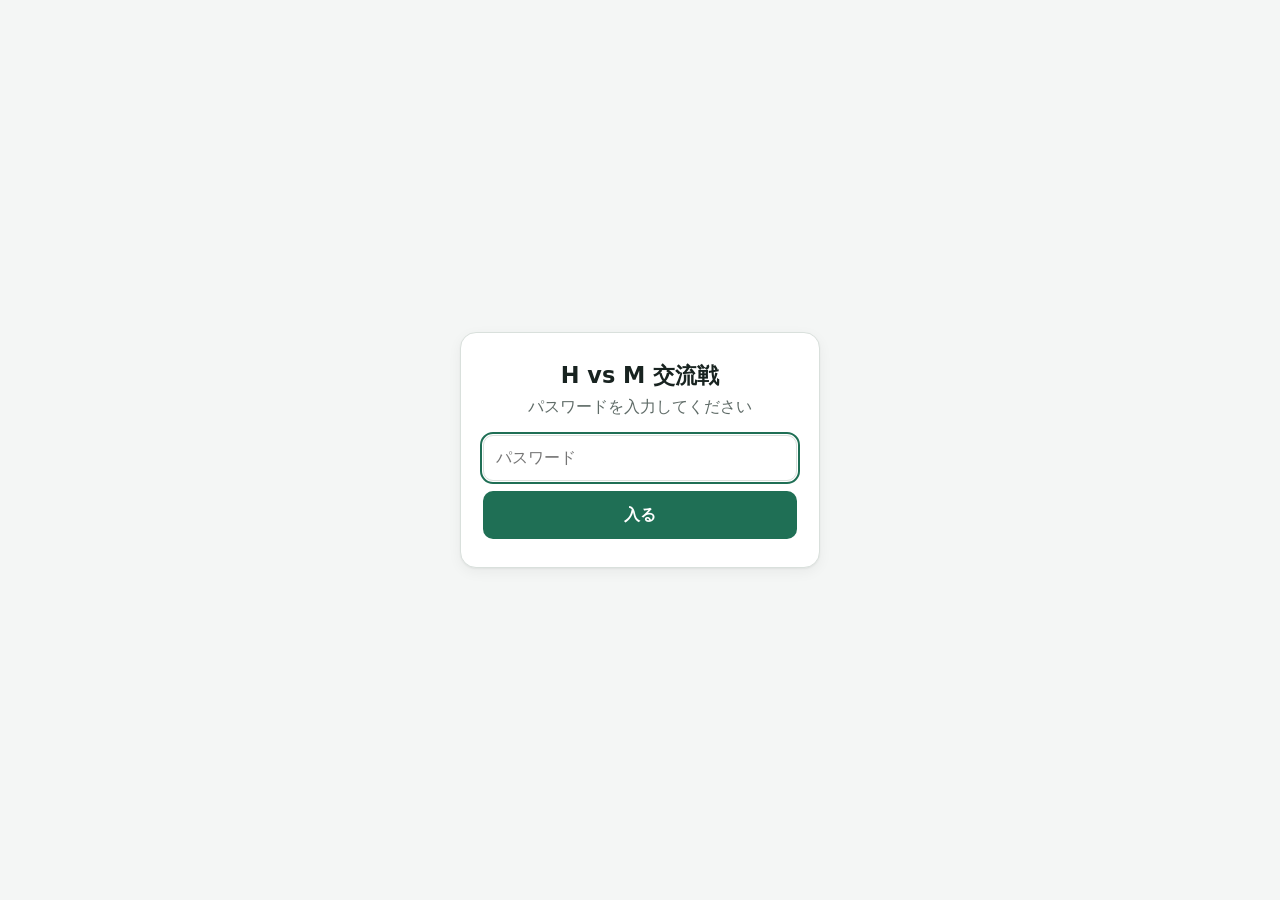
==== docs/input.html @ fb305dd3 "H vs M テニス交流戦 戦績アプリ フェーズ1 GAS の API、入り口パスワード付きの 4 画面、セットアップ手順書。メンバーの実名はリポジトリに含めない。  Co-Authored-By: " ====
<!DOCTYPE html>
<html lang="ja">
<head>
<meta charset="utf-8">
<meta name="viewport" content="width=device-width, initial-scale=1">
<title>結果入力 | H vs M 交流戦</title>
<link rel="stylesheet" href="css/style.css">
</head>
<body>
<div id="gate" hidden></div>

<div id="app" hidden>
  <header class="topbar">
    <div class="container topbar-inner">
      <h1 class="brand">H vs M<span class="brand-sub"> 交流戦</span></h1>
      <nav id="nav" class="nav" aria-label="ページ"></nav>
    </div>
  </header>
  <div id="mock-banner" class="banner" hidden>サンプルデータを表示中（config.js の GAS_URL が未設定）</div>

  <main class="container">
    <section class="card">
      <h2>試合結果の入力</h2>

      <label class="field" for="event">開催回</label>
      <select id="event"></select>

      <div class="pair-head"><span class="badge badge-H">H</span> ペア</div>
      <div class="row-2">
        <select id="h1" aria-label="H ペア 1 人目"></select>
        <select id="h2" aria-label="H ペア 2 人目"></select>
      </div>

      <div class="pair-head"><span class="badge badge-M">M</span> ペア</div>
      <div class="row-2">
        <select id="m1" aria-label="M ペア 1 人目"></select>
        <select id="m2" aria-label="M ペア 2 人目"></select>
      </div>

      <label class="field">スコア（H – M）</label>
      <div class="score-group">
        <div class="score-group-label">H の勝ち</div>
        <div class="score-btns" id="sc-h"></div>
      </div>
      <div class="score-group">
        <div class="score-group-label">M の勝ち</div>
        <div class="score-btns" id="sc-m"></div>
      </div>
      <div class="score-group">
        <div class="score-group-label">引き分け</div>
        <div class="score-btns one" id="sc-d"></div>
      </div>

      <div class="summary" id="summary">ペアとスコアを選んでください</div>

      <label class="field" for="entered_by">入力者（任意）</label>
      <input type="text" id="entered_by" placeholder="例：山田" maxlength="20">

      <div style="margin-top:16px">
        <button type="button" class="btn" id="submit" disabled>この内容で送信</button>
      </div>
      <div class="form-msg" id="msg"></div>
    </section>

    <section class="card" id="sent-card" hidden>
      <h2>この端末で今送った試合</h2>
      <ul class="match-list" id="sent"></ul>
    </section>
  </main>
</div>

<div id="toast" class="toast" hidden></div>

<script src="js/config.js"></script>
<script src="js/mock.js"></script>
<script src="js/api.js"></script>
<script src="js/stats.js"></script>
<script src="js/ui.js"></script>
<script src="js/auth.js"></script>
<script>
Auth.boot({ page: 'input.html', requireAdmin: true }).then(data => {
  const $ = id => document.getElementById(id);
  const selEvent = $('event');
  const selH1 = $('h1'), selH2 = $('h2'), selM1 = $('m1'), selM2 = $('m2');
  const btn = $('submit');
  const msg = $('msg');
  const summary = $('summary');
  const enteredBy = $('entered_by');
  const SCORES = {
    h: [[6, 0], [6, 1], [6, 2], [6, 3], [6, 4]],
    m: [[0, 6], [1, 6], [2, 6], [3, 6], [4, 6]],
    d: [[5, 5]],
  };
  let score = null;
  const sent = [];

  // 開催回（新しい順、先頭を初期選択）
  const events = data.events.slice().sort((a, b) => (b.date || '').localeCompare(a.date || ''));
  UI.fillSelect(selEvent, events.map(e => ({ value: e.event_id, label: e.title + '（' + UI.fmtDate(e.date) + '）' })));

  // メンバー（active のみ）
  const active = data.members.filter(m => m.active);
  const opts = team => active.filter(m => m.team === team).map(m => ({ value: m.member_id, label: m.display_name }));
  [selH1, selH2].forEach(s => UI.fillSelect(s, opts('H'), '選択…'));
  [selM1, selM2].forEach(s => UI.fillSelect(s, opts('M'), '選択…'));

  // スコアボタン（取りうる 11 通りだけ）
  Object.keys(SCORES).forEach(kind => {
    $('sc-' + kind).innerHTML = SCORES[kind].map(([h, m]) =>
      '<button type="button" class="score-btn ' + kind + '" data-h="' + h + '" data-m="' + m + '">' + h + '-' + m + '</button>'
    ).join('');
  });
  document.querySelectorAll('.score-btn').forEach(b => b.addEventListener('click', () => {
    score = [Number(b.dataset.h), Number(b.dataset.m)];
    document.querySelectorAll('.score-btn').forEach(x => x.classList.toggle('on', x === b));
    update();
  }));

  function showMsg(text, isError) {
    msg.textContent = text;
    msg.className = 'form-msg' + (isError ? ' error' : '');
  }

  // 片方で選んだ人をもう片方の候補から外す
  function syncPartners(a, b) {
    Array.from(b.options).forEach(o => { o.disabled = o.value !== '' && o.value === a.value; });
    Array.from(a.options).forEach(o => { o.disabled = o.value !== '' && o.value === b.value; });
  }

  function current() {
    return {
      event_id: selEvent.value,
      h_p1: selH1.value, h_p2: selH2.value,
      m_p1: selM1.value, m_p2: selM2.value,
      h_games: score ? score[0] : null,
      m_games: score ? score[1] : null,
      entered_by: enteredBy.value.trim(),
      note: '',
    };
  }

  function complete(c) {
    return !!(c.event_id && c.h_p1 && c.h_p2 && c.m_p1 && c.m_p2 &&
      c.h_p1 !== c.h_p2 && c.m_p1 !== c.m_p2 && score);
  }

  function resultOf(c) {
    return c.h_games === 6 ? 'H' : c.m_games === 6 ? 'M' : 'D';
  }

  function update() {
    syncPartners(selH1, selH2);
    syncPartners(selM1, selM2);
    const c = current();
    if (complete(c)) {
      summary.innerHTML =
        '<span class="side-h">' + UI.esc(UI.pair(c.h_p1, c.h_p2)) + '</span>' +
        '<span class="score">' + c.h_games + '-' + c.m_games + '</span>' +
        '<span class="side-m">' + UI.esc(UI.pair(c.m_p1, c.m_p2)) + '</span>' +
        '<span class="summary-result">' + UI.resultText(resultOf(c)) + '</span>';
      btn.disabled = false;
    } else {
      summary.textContent = 'ペアとスコアを選んでください';
      btn.disabled = true;
    }
  }

  [selEvent, selH1, selH2, selM1, selM2].forEach(s => s.addEventListener('change', update));

  // 入力者名はこの端末に覚えておく
  try { enteredBy.value = localStorage.getItem('th_entered_by') || ''; } catch (e) { /* ignore */ }
  enteredBy.addEventListener('change', () => {
    try { localStorage.setItem('th_entered_by', enteredBy.value.trim()); } catch (e) { /* ignore */ }
  });

  function errText(code) {
    if (code === 'network') return 'サーバーに接続できません。電波の状態を確認してください。';
    if (code === 'bad_response') return 'サーバーの応答を読めません。GAS_URL を確認してください。';
    return code;
  }

  btn.addEventListener('click', async () => {
    const c = current();
    if (!complete(c)) return;
    btn.disabled = true;
    btn.textContent = '送信中…';
    showMsg('');

    const res = await Api.addMatch(Auth.key(), c);
    btn.textContent = 'この内容で送信';

    if (!res.ok) {
      if (res.error === 'auth') {
        showMsg('幹事用パスワードで入り直してください。', true);
        setTimeout(() => Auth.logout(), 1500);
        return;
      }
      showMsg('送信できませんでした: ' + errText(res.error), true);
      btn.disabled = false;
      return;
    }

    Auth.invalidate();
    const ev = UI.event(c.event_id);
    sent.unshift(Object.assign({ match_id: res.match_id, date: ev ? ev.date : '', result: resultOf(c) }, c));
    $('sent-card').hidden = false;
    $('sent').innerHTML = sent.map(m => UI.matchRowHTML(m)).join('');
    UI.toast('登録しました（No.' + res.match_id + '）');

    // 開催回と入力者は残し、ペアとスコアだけ消して次の試合へ
    [selH1, selH2, selM1, selM2].forEach(s => { s.value = ''; });
    score = null;
    document.querySelectorAll('.score-btn').forEach(x => x.classList.remove('on'));
    update();
    window.scrollTo({ top: 0, behavior: 'smooth' });
  });

  if (!events.length) {
    showMsg('開催回がありません。スプレッドシートの events シートに行を追加してください。', true);
  }
  update();
});
</script>
</body>
</html>
---- docs/css/style.css ----
/* H vs M 交流戦 — スマホ縦画面を基準にした共通スタイル */
:root {
  --bg: #f4f6f5;
  --surface: #ffffff;
  --surface-2: #eceff0;
  --fg: #182320;
  --muted: #5f6b67;
  --line: #d9e0dc;
  --accent: #1f6f55;
  --accent-soft: #e2efe8;
  --h: #1d5fd1;
  --h-soft: #e3ebfb;
  --m: #d9532b;
  --m-soft: #fbe7e0;
  --d: #6b7570;
  --d-soft: #e7eae8;
  --danger: #b42318;
  --radius: 12px;
  --shadow: 0 1px 2px rgba(0, 0, 0, .05), 0 4px 14px rgba(0, 0, 0, .05);
  color-scheme: light;
}
@media (prefers-color-scheme: dark) {
  :root {
    --bg: #0f1412;
    --surface: #171d1b;
    --surface-2: #1f2725;
    --fg: #e5ebe8;
    --muted: #96a29d;
    --line: #2a3330;
    --accent: #5cc59a;
    --accent-soft: #1a2b24;
    --h: #78a2f3;
    --h-soft: #1a2742;
    --m: #f28e6b;
    --m-soft: #3b2017;
    --d: #9aa6a0;
    --d-soft: #242b28;
    --danger: #ff8a80;
    --shadow: 0 1px 2px rgba(0, 0, 0, .4), 0 4px 14px rgba(0, 0, 0, .35);
    color-scheme: dark;
  }
}

* { box-sizing: border-box; }
html, body { margin: 0; }
body {
  background: var(--bg);
  color: var(--fg);
  font-family: system-ui, -apple-system, "Hiragino Sans", "Yu Gothic UI", "Meiryo", sans-serif;
  font-size: 16px;
  line-height: 1.5;
  -webkit-font-smoothing: antialiased;
}
[hidden] { display: none !important; }
a { color: var(--accent); }
h1, h2, h3 { margin: 0 0 .5em; line-height: 1.3; }
h2 { font-size: 1.1rem; }
h3 { font-size: 1rem; color: var(--muted); margin-top: 1.2em; }
code { background: var(--surface-2); padding: 0 .3em; border-radius: 4px; }
.muted { color: var(--muted); }
.container { max-width: 720px; margin: 0 auto; padding: 0 16px; }
button { font: inherit; }
button.link {
  background: none; border: 0; color: var(--accent); cursor: pointer; padding: 0;
  text-decoration: underline;
}

/* ヘッダーとナビ */
.topbar {
  position: sticky; top: 0; z-index: 10;
  background: var(--surface);
  border-bottom: 1px solid var(--line);
}
.topbar-inner { display: flex; align-items: center; justify-content: space-between; gap: 12px; height: 52px; }
.brand { font-size: 1rem; font-weight: 700; margin: 0; white-space: nowrap; }
.nav { display: flex; gap: 2px; align-items: center; overflow-x: auto; }
.nav a {
  padding: 6px 10px; border-radius: 8px; text-decoration: none; color: var(--muted);
  font-weight: 600; white-space: nowrap; font-size: .95rem;
}
.nav a.active { background: var(--accent-soft); color: var(--accent); }
.nav .nav-logout { margin-left: 6px; font-size: .8rem; color: var(--muted); text-decoration: none; white-space: nowrap; }
.banner {
  background: #fff4d6; color: #6b4b00; font-size: .85rem; text-align: center; padding: 6px 12px;
}
/* 幅の狭い端末ではブランド名を短くして、ナビが 1 行に収まるようにする */
@media (max-width: 430px) {
  .brand-sub { display: none; }
  .nav a { padding: 6px 8px; }
  .nav .nav-logout { margin-left: 2px; }
}
@media (prefers-color-scheme: dark) { .banner { background: #3a2e10; color: #ffd98a; } }

main.container { padding-top: 16px; padding-bottom: 48px; }

/* カード */
.card {
  background: var(--surface);
  border: 1px solid var(--line);
  border-radius: var(--radius);
  padding: 16px;
  margin-bottom: 16px;
  box-shadow: var(--shadow);
}
.card-head { display: flex; align-items: baseline; justify-content: space-between; gap: 8px; }
.more { display: inline-block; margin-top: 8px; font-size: .9rem; }

/* ダッシュボードの大見出し */
.hero { text-align: center; }
.hero-score {
  display: flex; align-items: baseline; justify-content: center; gap: 10px;
  font-size: 2.6rem; font-weight: 800; letter-spacing: .02em; line-height: 1.1;
}
.hero-score .vs { color: var(--muted); font-weight: 400; font-size: 1.6rem; }
.team-h { color: var(--h); }
.team-m { color: var(--m); }
.hero-label { font-size: 1rem; font-weight: 700; }
.hero-sub { margin-top: 8px; color: var(--muted); font-size: .95rem; }
.hero-sub b { color: var(--fg); }

/* バッジ */
.badge {
  display: inline-block; min-width: 1.8em; padding: 1px 7px; border-radius: 999px;
  font-size: .8rem; font-weight: 700; text-align: center; line-height: 1.5;
}
.badge-H { background: var(--h-soft); color: var(--h); }
.badge-M { background: var(--m-soft); color: var(--m); }
.badge-D { background: var(--d-soft); color: var(--d); }

/* テーブル */
.table-wrap { overflow-x: auto; -webkit-overflow-scrolling: touch; margin: 0 -16px; padding: 0 16px; }
table { border-collapse: collapse; width: 100%; font-size: .92rem; }
th, td { padding: 8px 6px; border-bottom: 1px solid var(--line); text-align: right; white-space: nowrap; }
th { color: var(--muted); font-weight: 600; font-size: .8rem; }
th:first-child, td:first-child, th.l, td.l { text-align: left; }
#by-event td:first-child { white-space: normal; } /* 開催回名だけは折り返してよい */
tbody tr:last-child td { border-bottom: 0; }
th.sortable { cursor: pointer; user-select: none; }
th.sortable.sorted { color: var(--accent); }
th.sortable.sorted::after { content: ' ▾'; }
th.sortable.sorted.asc::after { content: ' ▴'; }
tr.clickable { cursor: pointer; }
tr.clickable:hover td { background: var(--surface-2); }
tr.selected td { background: var(--accent-soft); }
td.num { font-variant-numeric: tabular-nums; }
.col-rate { font-weight: 700; }

/* 試合リスト */
.match-list { list-style: none; margin: 0; padding: 0; }
.match { padding: 10px 0; border-bottom: 1px solid var(--line); }
.match:last-child { border-bottom: 0; }
.match-meta { font-size: .78rem; color: var(--muted); margin-bottom: 2px; }
.match-line { display: grid; grid-template-columns: 1fr auto 1fr; align-items: center; gap: 8px; }
.side { font-size: .95rem; }
.side-h { text-align: right; }
.side-m { text-align: left; }
.score {
  font-weight: 800; font-size: 1.1rem; font-variant-numeric: tabular-nums;
  padding: 2px 10px; border-radius: 8px; background: var(--surface-2);
}
.match.win-h .score { background: var(--h-soft); color: var(--h); }
.match.win-m .score { background: var(--m-soft); color: var(--m); }
.match.draw .score { background: var(--d-soft); color: var(--d); }
.match.win-h .side-h, .match.win-m .side-m { font-weight: 700; }
.match-note { font-size: .8rem; color: var(--muted); margin-top: 2px; }

/* フィルタ・フォーム共通 */
.filters { display: flex; gap: 8px; flex-wrap: wrap; margin-bottom: 12px; }
.seg { display: inline-flex; border: 1px solid var(--line); border-radius: 8px; overflow: hidden; }
.seg button {
  background: var(--surface); color: var(--muted); border: 0; padding: 6px 12px; cursor: pointer; font-weight: 600;
}
.seg button + button { border-left: 1px solid var(--line); }
.seg button.on { background: var(--accent-soft); color: var(--accent); }
label.field { display: block; font-size: .85rem; color: var(--muted); font-weight: 600; margin: 14px 0 6px; }
select, input[type="text"], input[type="password"] {
  width: 100%; font: inherit; padding: 10px 12px; border: 1px solid var(--line); border-radius: 10px;
  background: var(--surface); color: var(--fg); min-height: 44px;
}
select:focus, input:focus { outline: 2px solid var(--accent); outline-offset: 1px; }
.row-2 { display: grid; grid-template-columns: 1fr 1fr; gap: 8px; }
.pair-head { display: flex; align-items: center; gap: 8px; margin-top: 18px; font-weight: 700; }
.btn {
  display: inline-block; width: 100%; padding: 12px 16px; border-radius: 10px; border: 0;
  background: var(--accent); color: #fff; font-weight: 700; font-size: 1rem; cursor: pointer; min-height: 48px;
}
.btn:disabled { opacity: .45; cursor: not-allowed; }
.btn-secondary { background: var(--surface-2); color: var(--fg); }

/* スコアボタン */
.score-group { margin-top: 10px; }
.score-group-label { font-size: .8rem; color: var(--muted); font-weight: 600; margin-bottom: 4px; }
.score-btns { display: grid; grid-template-columns: repeat(5, 1fr); gap: 6px; }
.score-btns.one { grid-template-columns: 1fr; }
.score-btn {
  padding: 10px 0; border-radius: 10px; border: 1px solid var(--line); background: var(--surface);
  color: var(--fg); font-weight: 700; font-size: 1.05rem; cursor: pointer; min-height: 44px; font-variant-numeric: tabular-nums;
}
.score-btn.h { border-color: var(--h-soft); }
.score-btn.m { border-color: var(--m-soft); }
.score-btn.on { outline: 2px solid var(--accent); background: var(--accent-soft); }
.score-btn.h.on { outline-color: var(--h); background: var(--h-soft); color: var(--h); }
.score-btn.m.on { outline-color: var(--m); background: var(--m-soft); color: var(--m); }
.score-btn.d.on { outline-color: var(--d); background: var(--d-soft); color: var(--d); }

/* 入力の確認欄 */
.summary {
  margin-top: 18px; padding: 12px; border-radius: 10px; background: var(--surface-2);
  text-align: center; font-weight: 600; min-height: 48px;
}
.summary .score { margin: 0 8px; }
.summary-result { display: block; margin-top: 4px; font-size: .9rem; color: var(--muted); }
.form-msg { margin-top: 10px; font-size: .9rem; }
.form-msg.error { color: var(--danger); font-weight: 600; }

/* 個人詳細 */
.detail-head { display: flex; align-items: center; justify-content: space-between; gap: 8px; }
.detail-head h2 { display: flex; align-items: center; gap: 8px; margin: 0; }
.record { margin: 6px 0 0; color: var(--muted); }
.record b { color: var(--fg); }

/* 入り口 */
#gate {
  min-height: 100vh; display: flex; align-items: center; justify-content: center; padding: 24px 16px;
}
.gate-card {
  width: 100%; max-width: 360px; background: var(--surface); border: 1px solid var(--line);
  border-radius: 16px; padding: 28px 22px; box-shadow: var(--shadow); text-align: center;
}
.gate-title { font-size: 1.4rem; margin-bottom: 4px; }
.gate-lead { color: var(--muted); margin: 0 0 16px; }
#gate-form { display: grid; gap: 10px; }
#gate-form button {
  padding: 12px; border-radius: 10px; border: 0; background: var(--accent); color: #fff; font-weight: 700; font-size: 1rem; cursor: pointer;
}
#gate-form button:disabled { opacity: .6; }
.gate-error { color: var(--danger); font-weight: 600; margin: 12px 0 0; }
.gate-note { font-size: .8rem; color: var(--muted); margin: 14px 0 0; }

/* トースト */
.toast {
  position: fixed; left: 50%; bottom: 24px; transform: translateX(-50%);
  background: var(--fg); color: var(--bg); padding: 10px 16px; border-radius: 10px; font-weight: 600;
  box-shadow: var(--shadow); z-index: 20; max-width: calc(100% - 32px);
}
.toast-error { background: var(--danger); color: #fff; }

.empty { color: var(--muted); text-align: center; padding: 16px 0; }
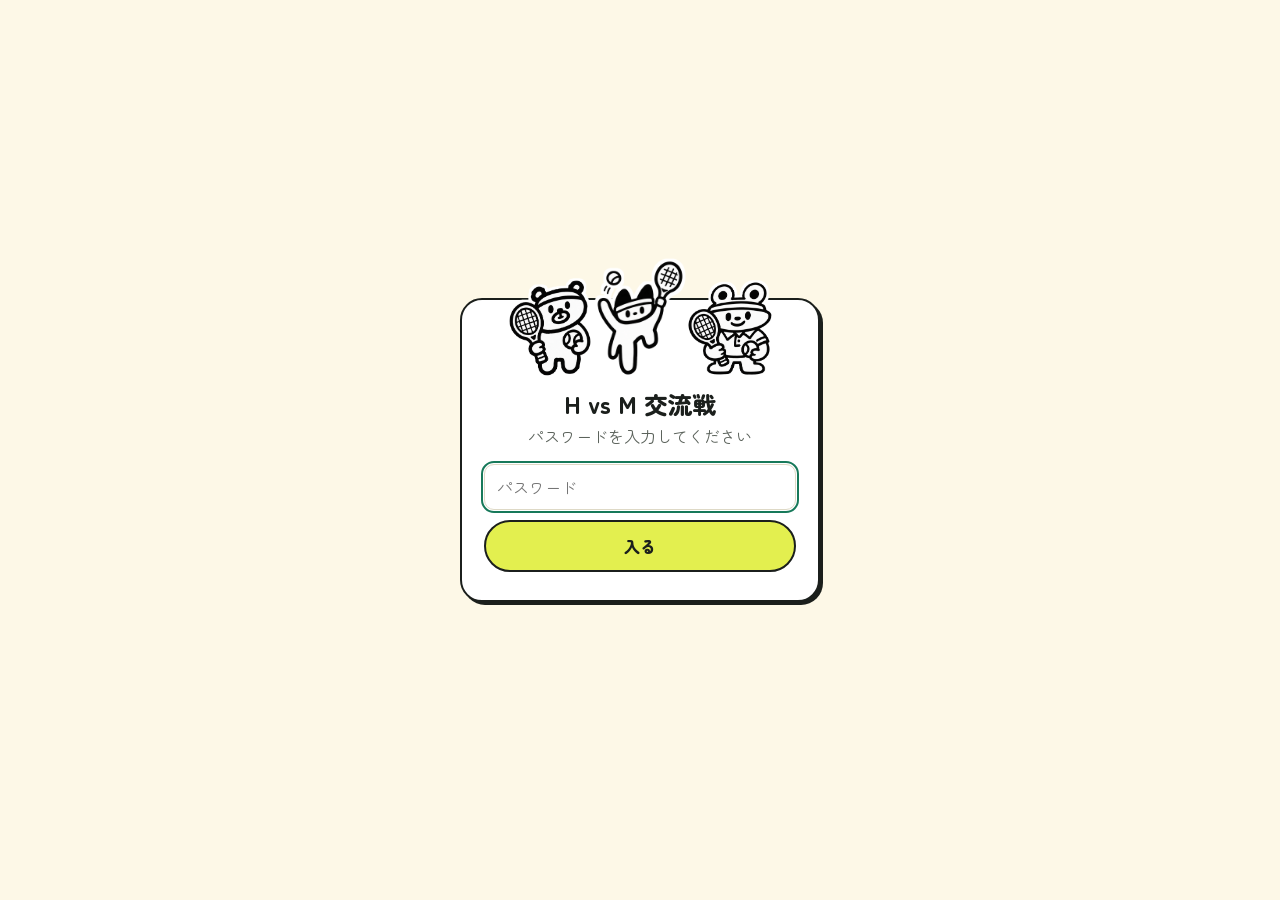
==== commit 7752831e: "キャラクターを追加して UI を楽しい雰囲気に変更 8 体のキャラを各画面に配置し、丸ゴシックとボール色の配色に変更。読み込み画面と登録時の演出を追加。  Co-Authored-By: Claude" ====
--- a/docs/input.html
+++ b/docs/input.html
@@ -4,6 +4,11 @@
 <meta charset="utf-8">
 <meta name="viewport" content="width=device-width, initial-scale=1">
 <title>結果入力 | H vs M 交流戦</title>
+<link rel="icon" href="img/icon.png">
+<link rel="apple-touch-icon" href="img/icon.png">
+<link rel="preconnect" href="https://fonts.googleapis.com">
+<link rel="preconnect" href="https://fonts.gstatic.com" crossorigin>
+<link rel="stylesheet" href="https://fonts.googleapis.com/css2?family=Zen+Maru+Gothic:wght@500;700;900&display=swap">
 <link rel="stylesheet" href="css/style.css">
 </head>
 <body>
@@ -19,6 +24,11 @@
   <div id="mock-banner" class="banner" hidden>サンプルデータを表示中（config.js の GAS_URL が未設定）</div>
 
   <main class="container">
+    <div class="page-hero">
+      <img src="img/girl.png" alt="" class="page-hero-img">
+      <p class="bubble">おつかれさま！試合の結果を教えてね。</p>
+    </div>
+
     <section class="card">
       <h2>試合結果の入力</h2>
 
@@ -154,6 +164,7 @@
     const c = current();
     if (complete(c)) {
       summary.innerHTML =
+        '<img src="' + UI.resultImg(resultOf(c)) + '" alt="" class="summary-img">' +
         '<span class="side-h">' + UI.esc(UI.pair(c.h_p1, c.h_p2)) + '</span>' +
         '<span class="score">' + c.h_games + '-' + c.m_games + '</span>' +
         '<span class="side-m">' + UI.esc(UI.pair(c.m_p1, c.m_p2)) + '</span>' +
@@ -206,6 +217,7 @@
     $('sent-card').hidden = false;
     $('sent').innerHTML = sent.map(m => UI.matchRowHTML(m)).join('');
     UI.toast('登録しました（No.' + res.match_id + '）');
+    UI.celebrate();
 
     // 開催回と入力者は残し、ペアとスコアだけ消して次の試合へ
     [selH1, selH2, selM1, selM2].forEach(s => { s.value = ''; });
--- a/docs/css/style.css
+++ b/docs/css/style.css
@@ -1,13 +1,15 @@
 /* H vs M 交流戦 — スマホ縦画面を基準にした共通スタイル */
 :root {
-  --bg: #f4f6f5;
+  --bg: #fdf8e7;
   --surface: #ffffff;
-  --surface-2: #eceff0;
-  --fg: #182320;
-  --muted: #5f6b67;
-  --line: #d9e0dc;
-  --accent: #1f6f55;
-  --accent-soft: #e2efe8;
+  --surface-2: #f3efe0;
+  --fg: #1b1f1c;
+  --muted: #5c635c;
+  --line: #ded9c6;
+  --ink: #1b1f1c;
+  --ball: #e3ef4f;
+  --accent: #17795a;
+  --accent-soft: #dff1e4;
   --h: #1d5fd1;
   --h-soft: #e3ebfb;
   --m: #d9532b;
@@ -15,8 +17,8 @@
   --d: #6b7570;
   --d-soft: #e7eae8;
   --danger: #b42318;
-  --radius: 12px;
-  --shadow: 0 1px 2px rgba(0, 0, 0, .05), 0 4px 14px rgba(0, 0, 0, .05);
+  --radius: 18px;
+  --shadow: 3px 3px 0 var(--ink);
   color-scheme: light;
 }
 @media (prefers-color-scheme: dark) {
@@ -27,6 +29,8 @@
     --fg: #e5ebe8;
     --muted: #96a29d;
     --line: #2a3330;
+    --ink: #55625c;
+    --ball: #2a3419;
     --accent: #5cc59a;
     --accent-soft: #1a2b24;
     --h: #78a2f3;
@@ -36,7 +40,6 @@
     --d: #9aa6a0;
     --d-soft: #242b28;
     --danger: #ff8a80;
-    --shadow: 0 1px 2px rgba(0, 0, 0, .4), 0 4px 14px rgba(0, 0, 0, .35);
     color-scheme: dark;
   }
 }
@@ -46,7 +49,7 @@
 body {
   background: var(--bg);
   color: var(--fg);
-  font-family: system-ui, -apple-system, "Hiragino Sans", "Yu Gothic UI", "Meiryo", sans-serif;
+  font-family: "Zen Maru Gothic", system-ui, -apple-system, "Hiragino Sans", "Yu Gothic UI", "Meiryo", sans-serif;
   font-size: 16px;
   line-height: 1.5;
   -webkit-font-smoothing: antialiased;
@@ -68,18 +71,18 @@
 /* ヘッダーとナビ */
 .topbar {
   position: sticky; top: 0; z-index: 10;
-  background: var(--surface);
-  border-bottom: 1px solid var(--line);
+  background: var(--ball);
+  border-bottom: 2.5px solid var(--ink);
 }
 .topbar-inner { display: flex; align-items: center; justify-content: space-between; gap: 12px; height: 52px; }
-.brand { font-size: 1rem; font-weight: 700; margin: 0; white-space: nowrap; }
+.brand { font-size: 1.05rem; font-weight: 900; margin: 0; white-space: nowrap; }
 .nav { display: flex; gap: 2px; align-items: center; overflow-x: auto; }
 .nav a {
-  padding: 6px 10px; border-radius: 8px; text-decoration: none; color: var(--muted);
-  font-weight: 600; white-space: nowrap; font-size: .95rem;
-}
-.nav a.active { background: var(--accent-soft); color: var(--accent); }
-.nav .nav-logout { margin-left: 6px; font-size: .8rem; color: var(--muted); text-decoration: none; white-space: nowrap; }
+  padding: 6px 10px; border-radius: 999px; text-decoration: none; color: var(--fg);
+  font-weight: 700; white-space: nowrap; font-size: .95rem;
+}
+.nav a.active { background: var(--surface); color: var(--fg); box-shadow: inset 0 0 0 2px var(--ink); }
+.nav .nav-logout { margin-left: 6px; font-size: .8rem; color: var(--fg); text-decoration: none; white-space: nowrap; }
 .banner {
   background: #fff4d6; color: #6b4b00; font-size: .85rem; text-align: center; padding: 6px 12px;
 }
@@ -95,11 +98,12 @@
 
 /* カード */
 .card {
+  position: relative;
   background: var(--surface);
-  border: 1px solid var(--line);
+  border: 2.5px solid var(--ink);
   border-radius: var(--radius);
   padding: 16px;
-  margin-bottom: 16px;
+  margin-bottom: 22px;
   box-shadow: var(--shadow);
 }
 .card-head { display: flex; align-items: baseline; justify-content: space-between; gap: 8px; }
@@ -107,16 +111,43 @@
 
 /* ダッシュボードの大見出し */
 .hero { text-align: center; }
+.hero-board { display: grid; grid-template-columns: minmax(0, 1fr) auto minmax(0, 1fr); align-items: center; gap: 4px; }
+.hero-team { margin: 0; }
+.hero-team img { display: block; width: 100%; max-width: 112px; margin: 0 auto; }
+.hero-team figcaption { font-weight: 900; font-size: .85rem; }
+.hero-team.leading img { animation: bounce 1.1s ease-in-out infinite; }
 .hero-score {
-  display: flex; align-items: baseline; justify-content: center; gap: 10px;
-  font-size: 2.6rem; font-weight: 800; letter-spacing: .02em; line-height: 1.1;
-}
-.hero-score .vs { color: var(--muted); font-weight: 400; font-size: 1.6rem; }
+  display: flex; align-items: baseline; justify-content: center; gap: 8px;
+  font-size: 3.2rem; font-weight: 900; line-height: 1; font-variant-numeric: tabular-nums;
+}
+.hero-score .vs { color: var(--muted); font-weight: 500; font-size: 1.8rem; }
 .team-h { color: var(--h); }
 .team-m { color: var(--m); }
-.hero-label { font-size: 1rem; font-weight: 700; }
+.hero-msg {
+  display: inline-block; margin: 10px 0 0; padding: 3px 14px; border-radius: 999px;
+  background: var(--ball); color: var(--fg); font-weight: 900; box-shadow: inset 0 0 0 2px var(--ink);
+}
 .hero-sub { margin-top: 8px; color: var(--muted); font-size: .95rem; }
 .hero-sub b { color: var(--fg); }
+
+/* カードの角に座るキャラ */
+.card-mascot {
+  position: absolute; right: 8px; top: -26px; width: 72px; height: 72px; object-fit: contain;
+  pointer-events: none; transform: rotate(6deg);
+}
+
+/* 案内役の吹き出し */
+.page-hero { display: flex; align-items: center; gap: 14px; margin-bottom: 18px; }
+.page-hero-img { width: 88px; height: 88px; object-fit: contain; flex: none; animation: sway 3s ease-in-out infinite; }
+.bubble {
+  position: relative; margin: 0; padding: 10px 14px; background: var(--surface); font-weight: 700;
+  border: 2.5px solid var(--ink); border-radius: 16px; font-size: .95rem;
+}
+.bubble::before {
+  content: ""; position: absolute; left: -9px; top: 50%; width: 14px; height: 14px;
+  background: var(--surface); border-left: 2.5px solid var(--ink); border-bottom: 2.5px solid var(--ink);
+  transform: translateY(-50%) rotate(45deg);
+}
 
 /* バッジ */
 .badge {
@@ -181,8 +212,8 @@
 .row-2 { display: grid; grid-template-columns: 1fr 1fr; gap: 8px; }
 .pair-head { display: flex; align-items: center; gap: 8px; margin-top: 18px; font-weight: 700; }
 .btn {
-  display: inline-block; width: 100%; padding: 12px 16px; border-radius: 10px; border: 0;
-  background: var(--accent); color: #fff; font-weight: 700; font-size: 1rem; cursor: pointer; min-height: 48px;
+  display: inline-block; width: 100%; padding: 12px 16px; border-radius: 999px; border: 2.5px solid var(--ink);
+  background: var(--ball); color: var(--fg); font-weight: 900; font-size: 1rem; cursor: pointer; min-height: 48px;
 }
 .btn:disabled { opacity: .45; cursor: not-allowed; }
 .btn-secondary { background: var(--surface-2); color: var(--fg); }
@@ -198,6 +229,7 @@
 }
 .score-btn.h { border-color: var(--h-soft); }
 .score-btn.m { border-color: var(--m-soft); }
+.score-btn:active { transform: scale(.94); }
 .score-btn.on { outline: 2px solid var(--accent); background: var(--accent-soft); }
 .score-btn.h.on { outline-color: var(--h); background: var(--h-soft); color: var(--h); }
 .score-btn.m.on { outline-color: var(--m); background: var(--m-soft); color: var(--m); }
@@ -209,6 +241,7 @@
   text-align: center; font-weight: 600; min-height: 48px;
 }
 .summary .score { margin: 0 8px; }
+.summary-img { display: block; width: 72px; height: 72px; object-fit: contain; margin: 0 auto 4px; animation: pop .3s ease-out; }
 .summary-result { display: block; margin-top: 4px; font-size: .9rem; color: var(--muted); }
 .form-msg { margin-top: 10px; font-size: .9rem; }
 .form-msg.error { color: var(--danger); font-weight: 600; }
@@ -216,6 +249,7 @@
 /* 個人詳細 */
 .detail-head { display: flex; align-items: center; justify-content: space-between; gap: 8px; }
 .detail-head h2 { display: flex; align-items: center; gap: 8px; margin: 0; }
+.detail-avatar { width: 56px; height: 56px; object-fit: contain; }
 .record { margin: 6px 0 0; color: var(--muted); }
 .record b { color: var(--fg); }
 
@@ -224,14 +258,17 @@
   min-height: 100vh; display: flex; align-items: center; justify-content: center; padding: 24px 16px;
 }
 .gate-card {
-  width: 100%; max-width: 360px; background: var(--surface); border: 1px solid var(--line);
-  border-radius: 16px; padding: 28px 22px; box-shadow: var(--shadow); text-align: center;
-}
-.gate-title { font-size: 1.4rem; margin-bottom: 4px; }
+  width: 100%; max-width: 360px; background: var(--surface); border: 2.5px solid var(--ink);
+  border-radius: 22px; padding: 12px 22px 28px; box-shadow: var(--shadow); text-align: center;
+}
+.gate-cast { display: flex; justify-content: center; align-items: flex-end; margin: -56px 0 8px; }
+.gate-cast img { width: 92px; height: 104px; object-fit: contain; }
+.gate-cast img:nth-child(2) { width: 112px; height: 124px; margin: 0 -12px; position: relative; z-index: 1; animation: bounce 1.1s ease-in-out infinite; }
+.gate-title { font-size: 1.5rem; font-weight: 900; margin-bottom: 4px; }
 .gate-lead { color: var(--muted); margin: 0 0 16px; }
 #gate-form { display: grid; gap: 10px; }
 #gate-form button {
-  padding: 12px; border-radius: 10px; border: 0; background: var(--accent); color: #fff; font-weight: 700; font-size: 1rem; cursor: pointer;
+  padding: 12px; border-radius: 999px; border: 2.5px solid var(--ink); background: var(--ball); color: var(--fg); font-weight: 900; font-size: 1rem; cursor: pointer;
 }
 #gate-form button:disabled { opacity: .6; }
 .gate-error { color: var(--danger); font-weight: 600; margin: 12px 0 0; }
@@ -241,8 +278,29 @@
 .toast {
   position: fixed; left: 50%; bottom: 24px; transform: translateX(-50%);
   background: var(--fg); color: var(--bg); padding: 10px 16px; border-radius: 10px; font-weight: 600;
-  box-shadow: var(--shadow); z-index: 20; max-width: calc(100% - 32px);
+  box-shadow: var(--shadow); z-index: 20; width: max-content; max-width: calc(100% - 32px);
 }
 .toast-error { background: var(--danger); color: #fff; }
 
-.empty { color: var(--muted); text-align: center; padding: 16px 0; }
+.empty { color: var(--muted); text-align: center; padding: 16px 0; font-weight: 700; }
+.empty p { margin: 6px 0 0; }
+.empty-img { width: 120px; height: 120px; object-fit: contain; }
+
+.loader { text-align: center; font-weight: 700; color: var(--muted); }
+.loader img { width: 120px; animation: bounce .8s ease-in-out infinite; }
+.loader p { margin: 8px 0 0; }
+
+.fly-star {
+  position: fixed; left: -100px; top: 55%; width: 96px; z-index: 30; pointer-events: none;
+  animation: fly 1.1s ease-in forwards;
+}
+
+@keyframes bounce { 0%, 100% { transform: translateY(0); } 50% { transform: translateY(-9px); } }
+@keyframes sway { 0%, 100% { transform: rotate(-3deg); } 50% { transform: rotate(3deg); } }
+@keyframes pop { from { transform: scale(.5); } 70% { transform: scale(1.1); } to { transform: scale(1); } }
+@keyframes fly { to { transform: translate(calc(100vw + 200px), -50vh) rotate(-12deg); } }
+
+@media (prefers-reduced-motion: reduce) {
+  * { animation: none !important; }
+  .fly-star { display: none; }
+}
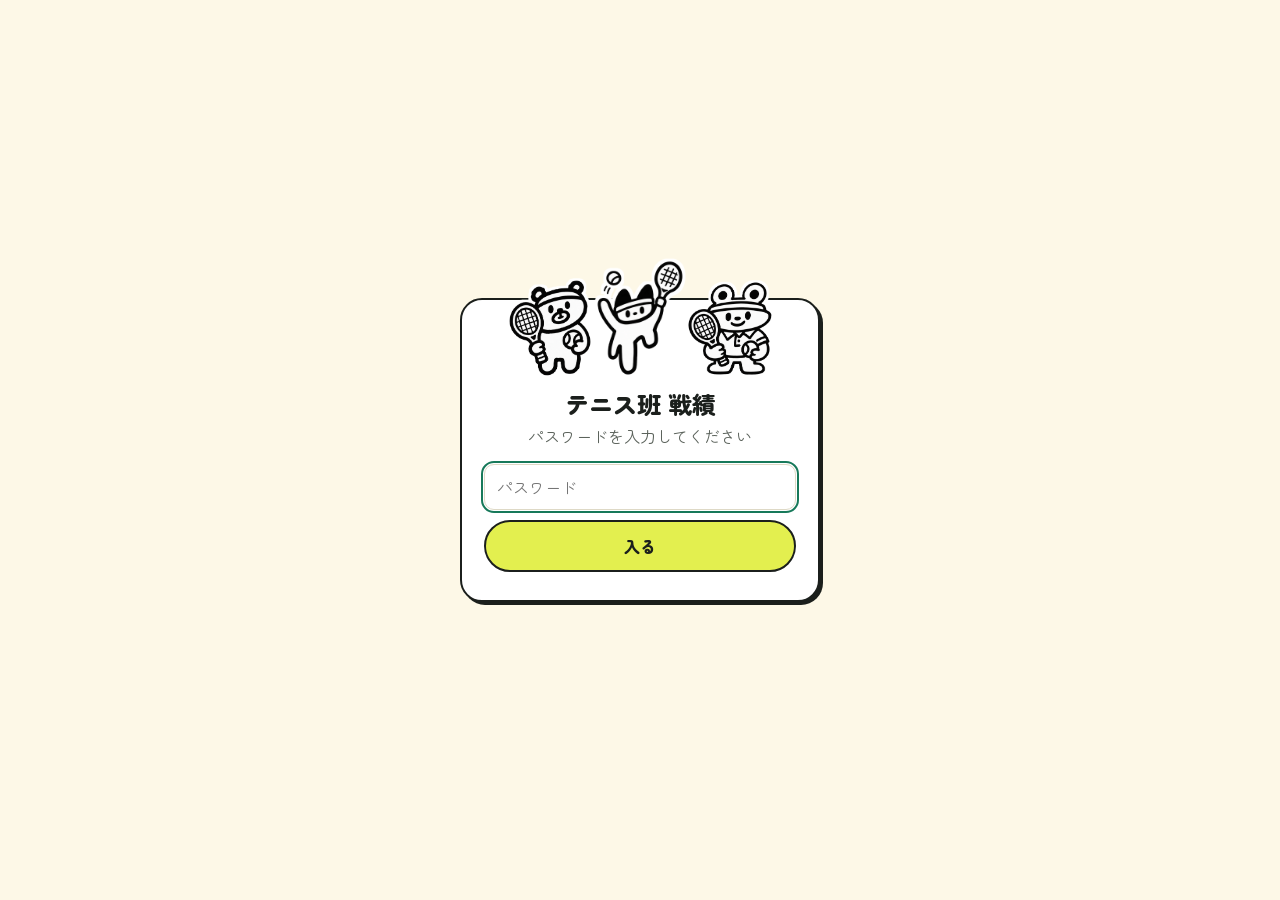
==== commit 23d5ec68: "テニス班内のシングルス・ダブルス戦績アプリに作り替え H/M のチーム分けをやめ、試合を A 側と B 側の対戦として記録する。種目（シングルス／ダブルス）と日付を入力でき、種目別の勝率ランキング・個" ====
--- a/docs/input.html
+++ b/docs/input.html
@@ -3,7 +3,7 @@
 <head>
 <meta charset="utf-8">
 <meta name="viewport" content="width=device-width, initial-scale=1">
-<title>結果入力 | H vs M 交流戦</title>
+<title>結果入力 | テニス班 戦績</title>
 <link rel="icon" href="img/icon.png">
 <link rel="apple-touch-icon" href="img/icon.png">
 <link rel="preconnect" href="https://fonts.googleapis.com">
@@ -17,7 +17,7 @@
 <div id="app" hidden>
   <header class="topbar">
     <div class="container topbar-inner">
-      <h1 class="brand">H vs M<span class="brand-sub"> 交流戦</span></h1>
+      <h1 class="brand">テニス班<span class="brand-sub"> 戦績</span></h1>
       <nav id="nav" class="nav" aria-label="ページ"></nav>
     </div>
   </header>
@@ -32,36 +32,48 @@
     <section class="card">
       <h2>試合結果の入力</h2>
 
-      <label class="field" for="event">開催回</label>
-      <select id="event"></select>
-
-      <div class="pair-head"><span class="badge badge-H">H</span> ペア</div>
       <div class="row-2">
-        <select id="h1" aria-label="H ペア 1 人目"></select>
-        <select id="h2" aria-label="H ペア 2 人目"></select>
-      </div>
-
-      <div class="pair-head"><span class="badge badge-M">M</span> ペア</div>
-      <div class="row-2">
-        <select id="m1" aria-label="M ペア 1 人目"></select>
-        <select id="m2" aria-label="M ペア 2 人目"></select>
-      </div>
-
-      <label class="field">スコア（H – M）</label>
+        <div>
+          <label class="field" for="date">日付</label>
+          <input type="date" id="date">
+        </div>
+        <div>
+          <span class="field">種目</span>
+          <div class="seg seg-wide" id="type-seg">
+            <button type="button" data-type="S">シングルス</button>
+            <button type="button" data-type="D" class="on">ダブルス</button>
+          </div>
+        </div>
+      </div>
+
+      <div class="pair-head"><span class="badge badge-A">A</span> <span id="label-a">ペア</span></div>
+      <div class="row-2" id="row-a">
+        <input type="text" id="a1" list="names" maxlength="20" autocomplete="off" placeholder="名前を入力" aria-label="A 側 1 人目">
+        <input type="text" id="a2" list="names" maxlength="20" autocomplete="off" placeholder="名前を入力" aria-label="A 側 2 人目">
+      </div>
+
+      <div class="pair-head"><span class="badge badge-B">B</span> <span id="label-b">ペア</span></div>
+      <div class="row-2" id="row-b">
+        <input type="text" id="b1" list="names" maxlength="20" autocomplete="off" placeholder="名前を入力" aria-label="B 側 1 人目">
+        <input type="text" id="b2" list="names" maxlength="20" autocomplete="off" placeholder="名前を入力" aria-label="B 側 2 人目">
+      </div>
+      <datalist id="names"></datalist>
+
+      <label class="field">スコア（A – B）</label>
       <div class="score-group">
-        <div class="score-group-label">H の勝ち</div>
-        <div class="score-btns" id="sc-h"></div>
+        <div class="score-group-label">A の勝ち</div>
+        <div class="score-btns" id="sc-a"></div>
       </div>
       <div class="score-group">
-        <div class="score-group-label">M の勝ち</div>
-        <div class="score-btns" id="sc-m"></div>
+        <div class="score-group-label">B の勝ち</div>
+        <div class="score-btns" id="sc-b"></div>
       </div>
       <div class="score-group">
         <div class="score-group-label">引き分け</div>
         <div class="score-btns one" id="sc-d"></div>
       </div>
 
-      <div class="summary" id="summary">ペアとスコアを選んでください</div>
+      <div class="summary" id="summary">名前を入力し、スコアを選んでください</div>
 
       <label class="field" for="entered_by">入力者（任意）</label>
       <input type="text" id="entered_by" placeholder="例：山田" maxlength="20">
@@ -88,40 +100,62 @@
 <script src="js/ui.js"></script>
 <script src="js/auth.js"></script>
 <script>
-Auth.boot({ page: 'input.html', requireAdmin: true }).then(data => {
+Auth.boot({ page: 'input.html', requireAdmin: true }).then(() => {
   const $ = id => document.getElementById(id);
-  const selEvent = $('event');
-  const selH1 = $('h1'), selH2 = $('h2'), selM1 = $('m1'), selM2 = $('m2');
+  const dateIn = $('date');
+  const inputs = { a1: $('a1'), a2: $('a2'), b1: $('b1'), b2: $('b2') };
   const btn = $('submit');
   const msg = $('msg');
   const summary = $('summary');
   const enteredBy = $('entered_by');
   const SCORES = {
-    h: [[6, 0], [6, 1], [6, 2], [6, 3], [6, 4]],
-    m: [[0, 6], [1, 6], [2, 6], [3, 6], [4, 6]],
+    a: [[6, 0], [6, 1], [6, 2], [6, 3], [6, 4]],
+    b: [[0, 6], [1, 6], [2, 6], [3, 6], [4, 6]],
     d: [[5, 5]],
   };
   let score = null;
+  let type = 'D';
   const sent = [];
 
-  // 開催回（新しい順、先頭を初期選択）
-  const events = data.events.slice().sort((a, b) => (b.date || '').localeCompare(a.date || ''));
-  UI.fillSelect(selEvent, events.map(e => ({ value: e.event_id, label: e.title + '（' + UI.fmtDate(e.date) + '）' })));
-
-  // メンバー（active のみ）
-  const active = data.members.filter(m => m.active);
-  const opts = team => active.filter(m => m.team === team).map(m => ({ value: m.member_id, label: m.display_name }));
-  [selH1, selH2].forEach(s => UI.fillSelect(s, opts('H'), '選択…'));
-  [selM1, selM2].forEach(s => UI.fillSelect(s, opts('M'), '選択…'));
+  dateIn.value = UI.today();
+  dateIn.max = UI.today();
+
+  // 入力候補（active のみ）。一覧にない名前もそのまま入力でき、送信時に members へ登録される
+  function fillNames() {
+    $('names').innerHTML = UI.sortedMembers()
+      .filter(m => m.active)
+      .map(m => '<option value="' + UI.esc(m.display_name) + '"></option>')
+      .join('');
+  }
+  fillNames();
+
+  // 種目：前回の選択を覚えておく
+  try { type = localStorage.getItem('th_input_type') === 'S' ? 'S' : 'D'; } catch (e) { /* ignore */ }
+  function applyType() {
+    const single = type === 'S';
+    UI.setSeg('type-seg', type);
+    inputs.a2.hidden = single;
+    inputs.b2.hidden = single;
+    $('row-a').classList.toggle('one', single);
+    $('row-b').classList.toggle('one', single);
+    $('label-a').textContent = single ? '選手' : 'ペア';
+    $('label-b').textContent = single ? '選手' : 'ペア';
+    update();
+  }
+  UI.bindSeg('type-seg', t => {
+    type = t;
+    try { localStorage.setItem('th_input_type', t); } catch (e) { /* ignore */ }
+    applyType();
+  });
 
   // スコアボタン（取りうる 11 通りだけ）
   Object.keys(SCORES).forEach(kind => {
-    $('sc-' + kind).innerHTML = SCORES[kind].map(([h, m]) =>
-      '<button type="button" class="score-btn ' + kind + '" data-h="' + h + '" data-m="' + m + '">' + h + '-' + m + '</button>'
+    $('sc-' + kind).innerHTML = SCORES[kind].map(([a, b]) =>
+      '<button type="button" class="score-btn ' + kind + '" data-a="' + a + '" data-b="' + b + '">' + a + '-' + b + '</button>'
     ).join('');
   });
   document.querySelectorAll('.score-btn').forEach(b => b.addEventListener('click', () => {
-    score = [Number(b.dataset.h), Number(b.dataset.m)];
+    score = [Number(b.dataset.a), Number(b.dataset.b)];
     document.querySelectorAll('.score-btn').forEach(x => x.classList.toggle('on', x === b));
     update();
   }));
@@ -131,52 +165,88 @@
     msg.className = 'form-msg' + (isError ? ' error' : '');
   }
 
-  // 片方で選んだ人をもう片方の候補から外す
-  function syncPartners(a, b) {
-    Array.from(b.options).forEach(o => { o.disabled = o.value !== '' && o.value === a.value; });
-    Array.from(a.options).forEach(o => { o.disabled = o.value !== '' && o.value === b.value; });
+  function keys() {
+    return type === 'S' ? ['a1', 'b1'] : ['a1', 'a2', 'b1', 'b2'];
+  }
+
+  // 登録済みの名前は member_id に置き換える。新しい名前は文字のまま送る
+  function pick(k) {
+    const text = inputs[k].value.trim();
+    if (!text) return '';
+    const mb = UI.findMember(text);
+    return mb ? mb.member_id : text;
+  }
+
+  function newNames() {
+    const seen = {};
+    return keys()
+      .map(k => inputs[k].value.trim())
+      .filter(text => text && !UI.findMember(text))
+      .filter(text => {
+        const k = UI.nameKey(text);
+        if (seen[k]) return false;
+        seen[k] = true;
+        return true;
+      });
   }
 
   function current() {
     return {
-      event_id: selEvent.value,
-      h_p1: selH1.value, h_p2: selH2.value,
-      m_p1: selM1.value, m_p2: selM2.value,
-      h_games: score ? score[0] : null,
-      m_games: score ? score[1] : null,
+      type: type,
+      date: dateIn.value,
+      a1: pick('a1'), a2: type === 'D' ? pick('a2') : '',
+      b1: pick('b1'), b2: type === 'D' ? pick('b2') : '',
+      a_games: score ? score[0] : null,
+      b_games: score ? score[1] : null,
       entered_by: enteredBy.value.trim(),
       note: '',
     };
   }
 
+  function hasDuplicate(c) {
+    const ks = keys().map(k => c[k]).filter(Boolean).map(UI.nameKey);
+    return new Set(ks).size !== ks.length;
+  }
+
   function complete(c) {
-    return !!(c.event_id && c.h_p1 && c.h_p2 && c.m_p1 && c.m_p2 &&
-      c.h_p1 !== c.h_p2 && c.m_p1 !== c.m_p2 && score);
+    return !!(c.date && keys().every(k => c[k]) && !hasDuplicate(c) && score);
   }
 
   function resultOf(c) {
-    return c.h_games === 6 ? 'H' : c.m_games === 6 ? 'M' : 'D';
+    return c.a_games === 6 ? 'A' : c.b_games === 6 ? 'B' : 'D';
+  }
+
+  function sideNames(c, side) {
+    const ids = type === 'S' ? [c[side + '1']] : [c[side + '1'], c[side + '2']];
+    return ids.map(UI.name).join('・');
   }
 
   function update() {
-    syncPartners(selH1, selH2);
-    syncPartners(selM1, selM2);
     const c = current();
+    const added = newNames();
     if (complete(c)) {
+      const r = resultOf(c);
       summary.innerHTML =
-        '<img src="' + UI.resultImg(resultOf(c)) + '" alt="" class="summary-img">' +
-        '<span class="side-h">' + UI.esc(UI.pair(c.h_p1, c.h_p2)) + '</span>' +
-        '<span class="score">' + c.h_games + '-' + c.m_games + '</span>' +
-        '<span class="side-m">' + UI.esc(UI.pair(c.m_p1, c.m_p2)) + '</span>' +
-        '<span class="summary-result">' + UI.resultText(resultOf(c)) + '</span>';
+        '<img src="' + UI.resultImg(r) + '" alt="" class="summary-img">' +
+        '<span class="summary-meta">' + UI.esc(UI.fmtDate(c.date)) + ' ' + UI.typeBadge(type) + '</span>' +
+        '<span class="side-a">' + UI.esc(sideNames(c, 'a')) + '</span>' +
+        '<span class="score">' + c.a_games + '-' + c.b_games + '</span>' +
+        '<span class="side-b">' + UI.esc(sideNames(c, 'b')) + '</span>' +
+        '<span class="summary-result">' +
+        (r === 'D' ? '引き分け' : UI.esc(sideNames(c, r === 'A' ? 'a' : 'b')) + ' の勝ち') + '</span>' +
+        (added.length ? '<span class="summary-new">はじめての名前：' + added.map(UI.esc).join('、') + '</span>' : '');
       btn.disabled = false;
+    } else if (hasDuplicate(c)) {
+      summary.textContent = '同じ人が 2 回入っています';
+      btn.disabled = true;
     } else {
-      summary.textContent = 'ペアとスコアを選んでください';
+      summary.textContent = '名前を入力し、スコアを選んでください';
       btn.disabled = true;
     }
   }
 
-  [selEvent, selH1, selH2, selM1, selM2].forEach(s => s.addEventListener('change', update));
+  dateIn.addEventListener('change', update);
+  Object.keys(inputs).forEach(k => inputs[k].addEventListener('input', update));
 
   // 入力者名はこの端末に覚えておく
   try { enteredBy.value = localStorage.getItem('th_entered_by') || ''; } catch (e) { /* ignore */ }
@@ -212,25 +282,27 @@
     }
 
     Auth.invalidate();
-    const ev = UI.event(c.event_id);
-    sent.unshift(Object.assign({ match_id: res.match_id, date: ev ? ev.date : '', result: resultOf(c) }, c));
+    UI.addMembers(res.created || []);
+    fillNames();
+    const ids = res.ids || [c.a1, c.a2, c.b1, c.b2];
+    sent.unshift(Object.assign({}, c, {
+      match_id: res.match_id, result: resultOf(c),
+      a1: ids[0], a2: ids[1], b1: ids[2], b2: ids[3],
+    }));
     $('sent-card').hidden = false;
     $('sent').innerHTML = sent.map(m => UI.matchRowHTML(m)).join('');
     UI.toast('登録しました（No.' + res.match_id + '）');
     UI.celebrate();
 
-    // 開催回と入力者は残し、ペアとスコアだけ消して次の試合へ
-    [selH1, selH2, selM1, selM2].forEach(s => { s.value = ''; });
+    // 日付・種目・入力者は残し、名前とスコアだけ消して次の試合へ
+    Object.keys(inputs).forEach(k => { inputs[k].value = ''; });
     score = null;
     document.querySelectorAll('.score-btn').forEach(x => x.classList.remove('on'));
     update();
     window.scrollTo({ top: 0, behavior: 'smooth' });
   });
 
-  if (!events.length) {
-    showMsg('開催回がありません。スプレッドシートの events シートに行を追加してください。', true);
-  }
-  update();
+  applyType();
 });
 </script>
 </body>
--- a/docs/css/style.css
+++ b/docs/css/style.css
@@ -1,4 +1,4 @@
-/* H vs M 交流戦 — スマホ縦画面を基準にした共通スタイル */
+/* テニス班 戦績 — スマホ縦画面を基準にした共通スタイル */
 :root {
   --bg: #fdf8e7;
   --surface: #ffffff;
@@ -10,10 +10,10 @@
   --ball: #e3ef4f;
   --accent: #17795a;
   --accent-soft: #dff1e4;
-  --h: #1d5fd1;
-  --h-soft: #e3ebfb;
-  --m: #d9532b;
-  --m-soft: #fbe7e0;
+  --a: #1d5fd1;
+  --a-soft: #e3ebfb;
+  --b: #d9532b;
+  --b-soft: #fbe7e0;
   --d: #6b7570;
   --d-soft: #e7eae8;
   --danger: #b42318;
@@ -33,10 +33,10 @@
     --ball: #2a3419;
     --accent: #5cc59a;
     --accent-soft: #1a2b24;
-    --h: #78a2f3;
-    --h-soft: #1a2742;
-    --m: #f28e6b;
-    --m-soft: #3b2017;
+    --a: #78a2f3;
+    --a-soft: #1a2742;
+    --b: #f28e6b;
+    --b-soft: #3b2017;
     --d: #9aa6a0;
     --d-soft: #242b28;
     --danger: #ff8a80;
@@ -106,7 +106,8 @@
   margin-bottom: 22px;
   box-shadow: var(--shadow);
 }
-.card-head { display: flex; align-items: baseline; justify-content: space-between; gap: 8px; }
+.card-head { display: flex; align-items: center; justify-content: space-between; flex-wrap: wrap; gap: 6px 8px; margin-bottom: 8px; }
+.card-head h2 { margin: 0; white-space: nowrap; }
 .more { display: inline-block; margin-top: 8px; font-size: .9rem; }
 
 /* ダッシュボードの大見出し */
@@ -115,14 +116,14 @@
 .hero-team { margin: 0; }
 .hero-team img { display: block; width: 100%; max-width: 112px; margin: 0 auto; }
 .hero-team figcaption { font-weight: 900; font-size: .85rem; }
-.hero-team.leading img { animation: bounce 1.1s ease-in-out infinite; }
+.hero-num { display: block; font-size: 1.6rem; line-height: 1.1; font-variant-numeric: tabular-nums; }
+.hero-team img { animation: bounce 1.6s ease-in-out infinite; }
+.hero-team:last-child img { animation-delay: .8s; }
 .hero-score {
   display: flex; align-items: baseline; justify-content: center; gap: 8px;
   font-size: 3.2rem; font-weight: 900; line-height: 1; font-variant-numeric: tabular-nums;
 }
-.hero-score .vs { color: var(--muted); font-weight: 500; font-size: 1.8rem; }
-.team-h { color: var(--h); }
-.team-m { color: var(--m); }
+.hero-unit { font-size: 1rem; font-weight: 700; color: var(--muted); }
 .hero-msg {
   display: inline-block; margin: 10px 0 0; padding: 3px 14px; border-radius: 999px;
   background: var(--ball); color: var(--fg); font-weight: 900; box-shadow: inset 0 0 0 2px var(--ink);
@@ -154,9 +155,11 @@
   display: inline-block; min-width: 1.8em; padding: 1px 7px; border-radius: 999px;
   font-size: .8rem; font-weight: 700; text-align: center; line-height: 1.5;
 }
-.badge-H { background: var(--h-soft); color: var(--h); }
-.badge-M { background: var(--m-soft); color: var(--m); }
-.badge-D { background: var(--d-soft); color: var(--d); }
+.badge-A { background: var(--a-soft); color: var(--a); }
+.badge-B { background: var(--b-soft); color: var(--b); }
+.badge.type-S, .badge.type-D { font-size: .7rem; padding: 0 6px; margin-left: 4px; vertical-align: 1px; }
+.badge.type-S { background: var(--ball); color: var(--fg); box-shadow: inset 0 0 0 1.5px var(--ink); }
+.badge.type-D { background: var(--accent-soft); color: var(--accent); }
 
 /* テーブル */
 .table-wrap { overflow-x: auto; -webkit-overflow-scrolling: touch; margin: 0 -16px; padding: 0 16px; }
@@ -164,7 +167,9 @@
 th, td { padding: 8px 6px; border-bottom: 1px solid var(--line); text-align: right; white-space: nowrap; }
 th { color: var(--muted); font-weight: 600; font-size: .8rem; }
 th:first-child, td:first-child, th.l, td.l { text-align: left; }
-#by-event td:first-child { white-space: normal; } /* 開催回名だけは折り返してよい */
+td.rank { text-align: center; font-weight: 900; width: 2.5em; }
+td a { color: var(--fg); text-decoration-color: var(--line); }
+.note { font-size: .8rem; margin: 10px 0 0; }
 tbody tr:last-child td { border-bottom: 0; }
 th.sortable { cursor: pointer; user-select: none; }
 th.sortable.sorted { color: var(--accent); }
@@ -183,33 +188,37 @@
 .match-meta { font-size: .78rem; color: var(--muted); margin-bottom: 2px; }
 .match-line { display: grid; grid-template-columns: 1fr auto 1fr; align-items: center; gap: 8px; }
 .side { font-size: .95rem; }
-.side-h { text-align: right; }
-.side-m { text-align: left; }
+.side-a { text-align: right; }
+.side-b { text-align: left; }
 .score {
   font-weight: 800; font-size: 1.1rem; font-variant-numeric: tabular-nums;
   padding: 2px 10px; border-radius: 8px; background: var(--surface-2);
 }
-.match.win-h .score { background: var(--h-soft); color: var(--h); }
-.match.win-m .score { background: var(--m-soft); color: var(--m); }
+.match.win-a .score { background: var(--a-soft); color: var(--a); }
+.match.win-b .score { background: var(--b-soft); color: var(--b); }
 .match.draw .score { background: var(--d-soft); color: var(--d); }
-.match.win-h .side-h, .match.win-m .side-m { font-weight: 700; }
+.match.win-a .side-a, .match.win-b .side-b { font-weight: 700; }
 .match-note { font-size: .8rem; color: var(--muted); margin-top: 2px; }
 
 /* フィルタ・フォーム共通 */
 .filters { display: flex; gap: 8px; flex-wrap: wrap; margin-bottom: 12px; }
 .seg { display: inline-flex; border: 1px solid var(--line); border-radius: 8px; overflow: hidden; }
 .seg button {
-  background: var(--surface); color: var(--muted); border: 0; padding: 6px 12px; cursor: pointer; font-weight: 600;
+  background: var(--surface); color: var(--muted); border: 0; padding: 6px 10px; cursor: pointer; font-weight: 600;
+  font-size: .85rem; white-space: nowrap;
 }
 .seg button + button { border-left: 1px solid var(--line); }
 .seg button.on { background: var(--accent-soft); color: var(--accent); }
-label.field { display: block; font-size: .85rem; color: var(--muted); font-weight: 600; margin: 14px 0 6px; }
-select, input[type="text"], input[type="password"] {
+.seg-wide { display: flex; min-height: 44px; border-radius: 10px; }
+.seg-wide button { flex: 1; padding: 6px 4px; }
+.field { display: block; font-size: .85rem; color: var(--muted); font-weight: 600; margin: 14px 0 6px; }
+select, input[type="text"], input[type="password"], input[type="date"] {
   width: 100%; font: inherit; padding: 10px 12px; border: 1px solid var(--line); border-radius: 10px;
   background: var(--surface); color: var(--fg); min-height: 44px;
 }
 select:focus, input:focus { outline: 2px solid var(--accent); outline-offset: 1px; }
 .row-2 { display: grid; grid-template-columns: 1fr 1fr; gap: 8px; }
+.row-2.one { grid-template-columns: 1fr; }
 .pair-head { display: flex; align-items: center; gap: 8px; margin-top: 18px; font-weight: 700; }
 .btn {
   display: inline-block; width: 100%; padding: 12px 16px; border-radius: 999px; border: 2.5px solid var(--ink);
@@ -227,12 +236,12 @@
   padding: 10px 0; border-radius: 10px; border: 1px solid var(--line); background: var(--surface);
   color: var(--fg); font-weight: 700; font-size: 1.05rem; cursor: pointer; min-height: 44px; font-variant-numeric: tabular-nums;
 }
-.score-btn.h { border-color: var(--h-soft); }
-.score-btn.m { border-color: var(--m-soft); }
+.score-btn.a { border-color: var(--a-soft); }
+.score-btn.b { border-color: var(--b-soft); }
 .score-btn:active { transform: scale(.94); }
 .score-btn.on { outline: 2px solid var(--accent); background: var(--accent-soft); }
-.score-btn.h.on { outline-color: var(--h); background: var(--h-soft); color: var(--h); }
-.score-btn.m.on { outline-color: var(--m); background: var(--m-soft); color: var(--m); }
+.score-btn.a.on { outline-color: var(--a); background: var(--a-soft); color: var(--a); }
+.score-btn.b.on { outline-color: var(--b); background: var(--b-soft); color: var(--b); }
 .score-btn.d.on { outline-color: var(--d); background: var(--d-soft); color: var(--d); }
 
 /* 入力の確認欄 */
@@ -242,7 +251,9 @@
 }
 .summary .score { margin: 0 8px; }
 .summary-img { display: block; width: 72px; height: 72px; object-fit: contain; margin: 0 auto 4px; animation: pop .3s ease-out; }
+.summary-meta { display: block; font-size: .8rem; color: var(--muted); margin-bottom: 4px; }
 .summary-result { display: block; margin-top: 4px; font-size: .9rem; color: var(--muted); }
+.summary-new { display: block; margin-top: 6px; font-size: .85rem; font-weight: 700; color: var(--fg); }
 .form-msg { margin-top: 10px; font-size: .9rem; }
 .form-msg.error { color: var(--danger); font-weight: 600; }
 
@@ -251,6 +262,7 @@
 .detail-head h2 { display: flex; align-items: center; gap: 8px; margin: 0; }
 .detail-avatar { width: 56px; height: 56px; object-fit: contain; }
 .record { margin: 6px 0 0; color: var(--muted); }
+.record-label { display: inline-block; min-width: 6em; font-weight: 700; color: var(--fg); }
 .record b { color: var(--fg); }
 
 /* 入り口 */
